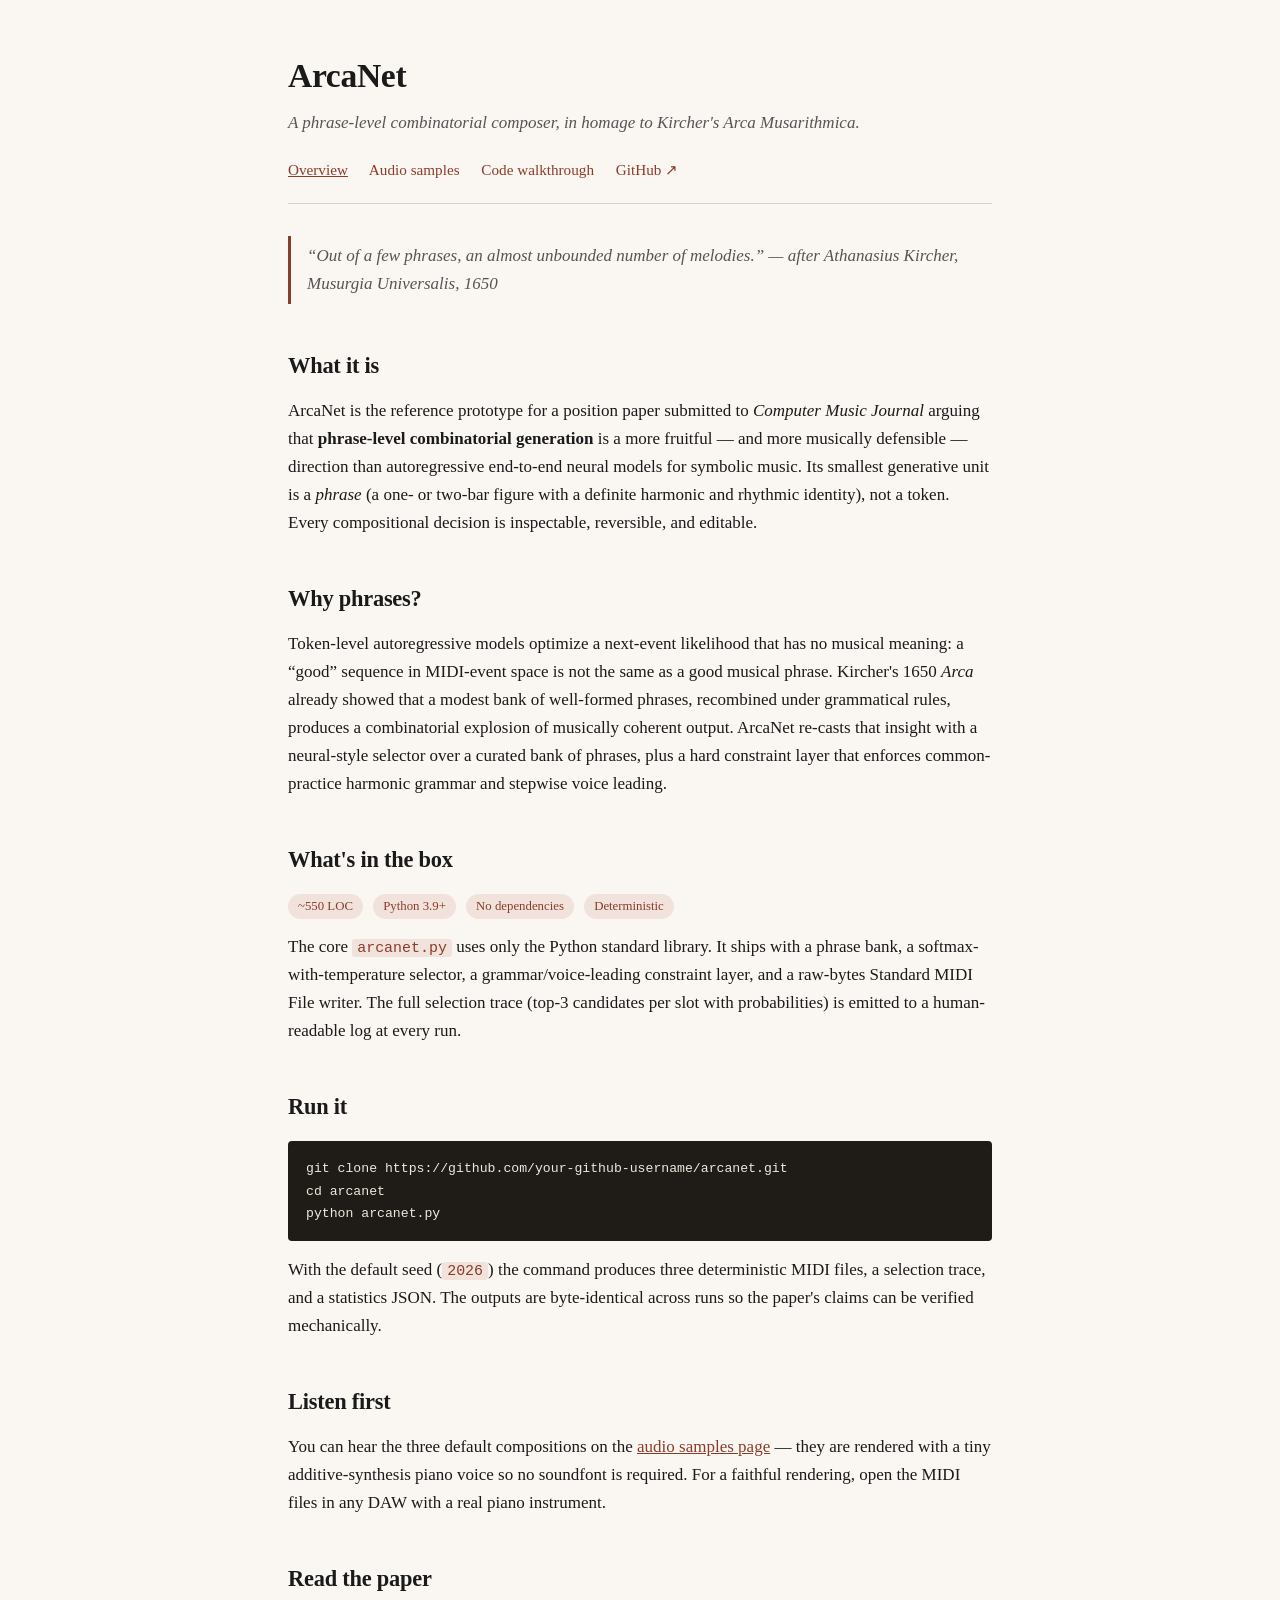
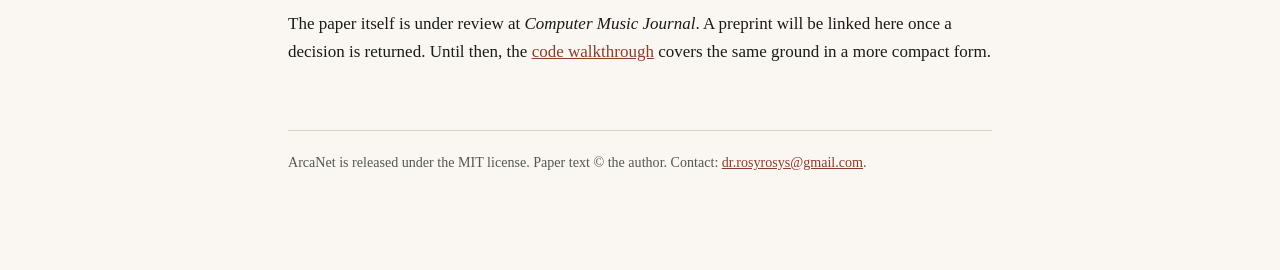
==== docs/index.html @ a5df88fa "Add files via upload" ====
<!DOCTYPE html>
<html lang="en">
<head>
<meta charset="utf-8">
<meta name="viewport" content="width=device-width, initial-scale=1">
<title>ArcaNet — Phrase-Level Combinatorial AI</title>
<meta name="description" content="ArcaNet: a dependency-free reference implementation of phrase-level combinatorial AI for algorithmic music generation.">
<link rel="stylesheet" href="assets/style.css">
</head>
<body>
<div class="page">

<header>
  <h1>ArcaNet</h1>
  <p class="sub">A phrase-level combinatorial composer, in homage to Kircher's Arca Musarithmica.</p>
  <nav>
    <a href="index.html" class="active">Overview</a>
    <a href="samples.html">Audio samples</a>
    <a href="code.html">Code walkthrough</a>
    <a href="https://github.com/your-github-username/arcanet">GitHub ↗</a>
  </nav>
</header>

<p class="epigraph">
  &ldquo;Out of a few phrases, an almost unbounded number of melodies.&rdquo;
  — after Athanasius Kircher, <em>Musurgia Universalis</em>, 1650
</p>

<h2>What it is</h2>
<p>
  ArcaNet is the reference prototype for a position paper submitted to
  <em>Computer Music Journal</em> arguing that <strong>phrase-level
  combinatorial generation</strong> is a more fruitful — and more musically
  defensible — direction than autoregressive end-to-end neural models for
  symbolic music. Its smallest generative unit is a <em>phrase</em> (a
  one- or two-bar figure with a definite harmonic and rhythmic identity),
  not a token. Every compositional decision is inspectable, reversible,
  and editable.
</p>

<h2>Why phrases?</h2>
<p>
  Token-level autoregressive models optimize a next-event likelihood that
  has no musical meaning: a &ldquo;good&rdquo; sequence in MIDI-event space
  is not the same as a good musical phrase. Kircher's 1650 <em>Arca</em>
  already showed that a modest bank of well-formed phrases, recombined
  under grammatical rules, produces a combinatorial explosion of
  musically coherent output. ArcaNet re-casts that insight with a
  neural-style selector over a curated bank of phrases, plus a hard
  constraint layer that enforces common-practice harmonic grammar and
  stepwise voice leading.
</p>

<h2>What's in the box</h2>
<p>
  <span class="pill">~550 LOC</span>
  <span class="pill">Python 3.9+</span>
  <span class="pill">No dependencies</span>
  <span class="pill">Deterministic</span>
</p>
<p>
  The core <code>arcanet.py</code> uses only the Python standard library.
  It ships with a phrase bank, a softmax-with-temperature selector, a
  grammar/voice-leading constraint layer, and a raw-bytes Standard MIDI
  File writer. The full selection trace (top-3 candidates per slot with
  probabilities) is emitted to a human-readable log at every run.
</p>

<h2>Run it</h2>
<pre><code>git clone https://github.com/your-github-username/arcanet.git
cd arcanet
python arcanet.py</code></pre>
<p>
  With the default seed (<code>2026</code>) the command produces three
  deterministic MIDI files, a selection trace, and a statistics JSON.
  The outputs are byte-identical across runs so the paper's claims can
  be verified mechanically.
</p>

<h2>Listen first</h2>
<p>
  You can hear the three default compositions on the
  <a href="samples.html">audio samples page</a> — they are rendered
  with a tiny additive-synthesis piano voice so no soundfont is required.
  For a faithful rendering, open the MIDI files in any DAW with a real
  piano instrument.
</p>

<h2>Read the paper</h2>
<p>
  The paper itself is under review at <em>Computer Music Journal</em>.
  A preprint will be linked here once a decision is returned. Until
  then, the <a href="code.html">code walkthrough</a> covers the same
  ground in a more compact form.
</p>

<footer>
  ArcaNet is released under the MIT license. Paper text © the author.
  Contact: <a href="mailto:dr.rosyrosys@gmail.com">dr.rosyrosys@gmail.com</a>.
</footer>

</div>
</body>
</html>
---- docs/assets/style.css ----
:root {
  --bg: #faf7f2;
  --fg: #1a1a1a;
  --muted: #555;
  --line: #d9d2c4;
  --accent: #8a3c2b;
  --accent-soft: #f1e3db;
  --mono: "SFMono-Regular", Consolas, "Liberation Mono", Menlo, monospace;
  --serif: Charter, "Iowan Old Style", "Palatino Linotype", Palatino, "URW Palladio L", "Book Antiqua", Georgia, serif;
}

* { box-sizing: border-box; }
html { scroll-behavior: smooth; }
body {
  margin: 0;
  font-family: var(--serif);
  background: var(--bg);
  color: var(--fg);
  line-height: 1.65;
  font-size: 17px;
}

.page {
  max-width: 760px;
  margin: 0 auto;
  padding: 48px 28px 96px;
}

header {
  border-bottom: 1px solid var(--line);
  padding-bottom: 20px;
  margin-bottom: 32px;
}
header h1 {
  font-size: 2.1rem;
  margin: 0 0 6px;
  letter-spacing: -0.01em;
}
header .sub {
  color: var(--muted);
  font-style: italic;
  margin: 0;
}
nav {
  margin-top: 20px;
  font-size: 0.95rem;
}
nav a {
  color: var(--accent);
  text-decoration: none;
  margin-right: 18px;
}
nav a:hover, nav a.active {
  text-decoration: underline;
}

h2 {
  margin-top: 44px;
  margin-bottom: 12px;
  font-size: 1.4rem;
  letter-spacing: -0.01em;
}
h3 {
  margin-top: 28px;
  margin-bottom: 6px;
  font-size: 1.1rem;
}

p { margin: 0 0 14px; }

a { color: var(--accent); }

code, pre {
  font-family: var(--mono);
  font-size: 0.88em;
}
pre {
  background: #1f1b17;
  color: #eee8dc;
  padding: 16px 18px;
  border-radius: 4px;
  overflow-x: auto;
  line-height: 1.5;
}
p code {
  background: var(--accent-soft);
  padding: 1px 5px;
  border-radius: 3px;
  color: var(--accent);
}

.sample {
  border: 1px solid var(--line);
  border-radius: 6px;
  padding: 18px 22px;
  margin: 18px 0;
  background: #fff;
}
.sample h3 {
  margin-top: 0;
  display: flex;
  align-items: baseline;
  justify-content: space-between;
}
.sample .meta {
  color: var(--muted);
  font-size: 0.9rem;
  font-style: italic;
  font-weight: normal;
}
.sample audio {
  width: 100%;
  margin: 10px 0 4px;
}
.sample .links {
  font-size: 0.88rem;
  color: var(--muted);
}
.sample .links a { margin-right: 14px; }

.epigraph {
  border-left: 3px solid var(--accent);
  padding: 6px 16px;
  color: var(--muted);
  font-style: italic;
  margin: 22px 0 28px;
}

.pill {
  display: inline-block;
  background: var(--accent-soft);
  color: var(--accent);
  padding: 2px 10px;
  border-radius: 100px;
  font-size: 0.8rem;
  margin-right: 6px;
}

footer {
  margin-top: 64px;
  padding-top: 20px;
  border-top: 1px solid var(--line);
  color: var(--muted);
  font-size: 0.88rem;
}
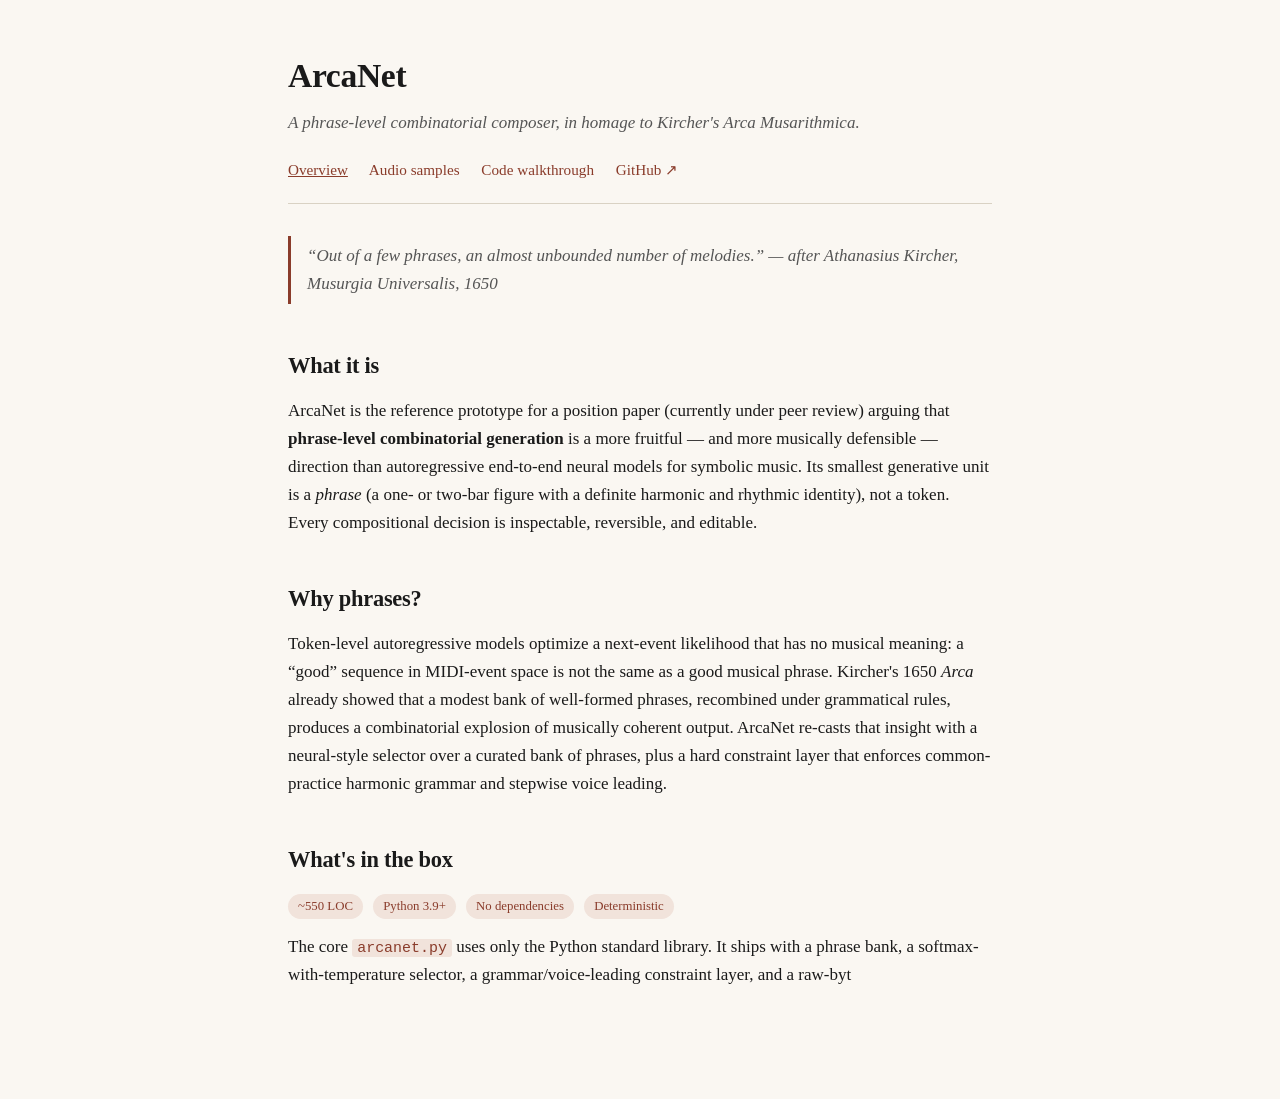
==== commit c202fe2f: "Update index.html" ====
--- a/docs/index.html
+++ b/docs/index.html
@@ -9,7 +9,6 @@
 </head>
 <body>
 <div class="page">
-
 <header>
   <h1>ArcaNet</h1>
   <p class="sub">A phrase-level combinatorial composer, in homage to Kircher's Arca Musarithmica.</p>
@@ -17,27 +16,23 @@
     <a href="index.html" class="active">Overview</a>
     <a href="samples.html">Audio samples</a>
     <a href="code.html">Code walkthrough</a>
-    <a href="https://github.com/your-github-username/arcanet">GitHub ↗</a>
+    <a href="https://github.com/rosyrosys/arcanet">GitHub ↗</a>
   </nav>
 </header>
-
 <p class="epigraph">
   &ldquo;Out of a few phrases, an almost unbounded number of melodies.&rdquo;
   — after Athanasius Kircher, <em>Musurgia Universalis</em>, 1650
 </p>
-
 <h2>What it is</h2>
 <p>
-  ArcaNet is the reference prototype for a position paper submitted to
-  <em>Computer Music Journal</em> arguing that <strong>phrase-level
-  combinatorial generation</strong> is a more fruitful — and more musically
-  defensible — direction than autoregressive end-to-end neural models for
-  symbolic music. Its smallest generative unit is a <em>phrase</em> (a
-  one- or two-bar figure with a definite harmonic and rhythmic identity),
-  not a token. Every compositional decision is inspectable, reversible,
-  and editable.
+  ArcaNet is the reference prototype for a position paper (currently under
+  peer review) arguing that <strong>phrase-level combinatorial generation</strong>
+  is a more fruitful — and more musically defensible — direction than
+  autoregressive end-to-end neural models for symbolic music. Its smallest
+  generative unit is a <em>phrase</em> (a one- or two-bar figure with a
+  definite harmonic and rhythmic identity), not a token. Every compositional
+  decision is inspectable, reversible, and editable.
 </p>
-
 <h2>Why phrases?</h2>
 <p>
   Token-level autoregressive models optimize a next-event likelihood that
@@ -50,7 +45,6 @@
   constraint layer that enforces common-practice harmonic grammar and
   stepwise voice leading.
 </p>
-
 <h2>What's in the box</h2>
 <p>
   <span class="pill">~550 LOC</span>
@@ -61,44 +55,4 @@
 <p>
   The core <code>arcanet.py</code> uses only the Python standard library.
   It ships with a phrase bank, a softmax-with-temperature selector, a
-  grammar/voice-leading constraint layer, and a raw-bytes Standard MIDI
-  File writer. The full selection trace (top-3 candidates per slot with
-  probabilities) is emitted to a human-readable log at every run.
-</p>
-
-<h2>Run it</h2>
-<pre><code>git clone https://github.com/your-github-username/arcanet.git
-cd arcanet
-python arcanet.py</code></pre>
-<p>
-  With the default seed (<code>2026</code>) the command produces three
-  deterministic MIDI files, a selection trace, and a statistics JSON.
-  The outputs are byte-identical across runs so the paper's claims can
-  be verified mechanically.
-</p>
-
-<h2>Listen first</h2>
-<p>
-  You can hear the three default compositions on the
-  <a href="samples.html">audio samples page</a> — they are rendered
-  with a tiny additive-synthesis piano voice so no soundfont is required.
-  For a faithful rendering, open the MIDI files in any DAW with a real
-  piano instrument.
-</p>
-
-<h2>Read the paper</h2>
-<p>
-  The paper itself is under review at <em>Computer Music Journal</em>.
-  A preprint will be linked here once a decision is returned. Until
-  then, the <a href="code.html">code walkthrough</a> covers the same
-  ground in a more compact form.
-</p>
-
-<footer>
-  ArcaNet is released under the MIT license. Paper text © the author.
-  Contact: <a href="mailto:dr.rosyrosys@gmail.com">dr.rosyrosys@gmail.com</a>.
-</footer>
-
-</div>
-</body>
-</html>
+  grammar/voice-leading constraint layer, and a raw-byt
